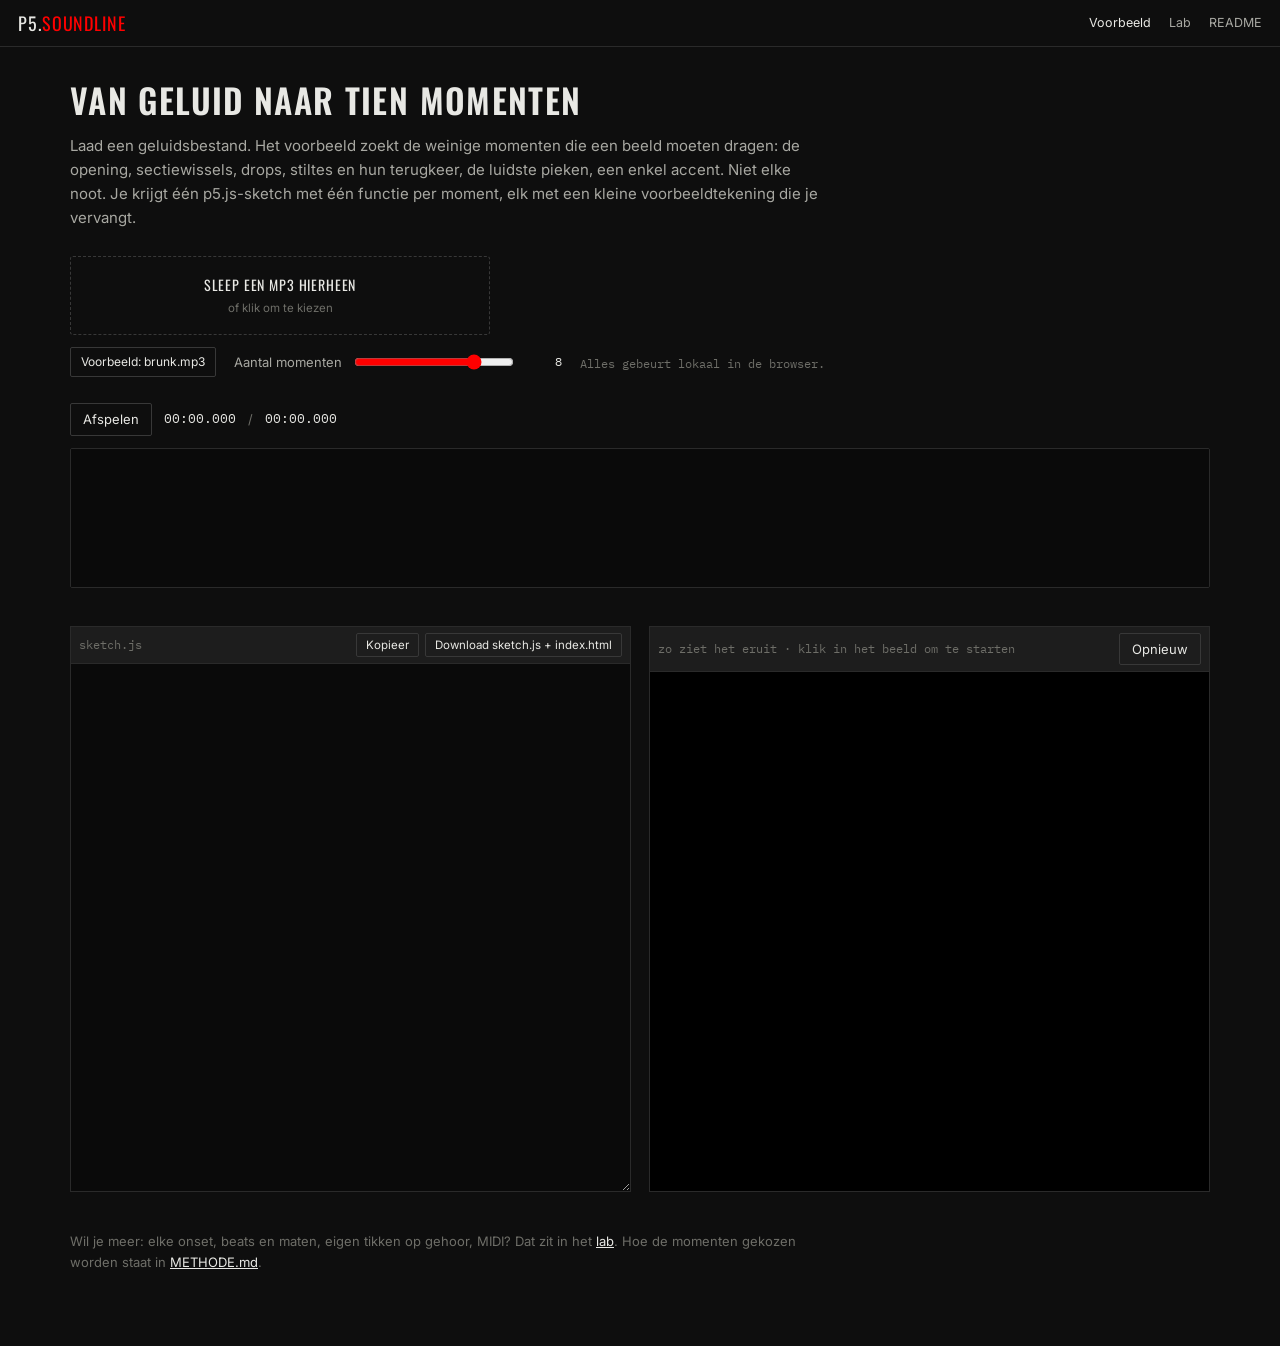
==== voorbeeld.html @ cf8f5f58 "Eenvoudig voorbeeld: hoogstens tien visuele momenten, één keuze - analyse: visualMoments rangschikt " ====
<!DOCTYPE html>
<html lang="nl">
<head>
  <meta charset="utf-8" />
  <meta name="viewport" content="width=device-width, initial-scale=1" />
  <title>p5.soundline · Voorbeeld</title>
  <meta name="description" content="Eén geluidsbestand, hoogstens tien visuele momenten, één p5.js-sketch die meteen iets laat zien. Het eenvoudige voorbeeld van p5.soundline." />
  <link rel="preconnect" href="https://fonts.googleapis.com" />
  <link rel="preconnect" href="https://fonts.gstatic.com" crossorigin />
  <link href="https://fonts.googleapis.com/css2?family=Oswald:wght@400;500;600;700&family=Inter:wght@400;500&family=IBM+Plex+Mono:wght@400;500&display=swap" rel="stylesheet" />
  <link rel="stylesheet" href="style.css?v=4" />
  <link rel="stylesheet" href="voorbeeld.css?v=1" />
</head>
<body class="simple">
  <nav id="navbar" aria-label="Projectlinks">
    <div class="nav-logo"><a href="voorbeeld.html">p5.<span>soundline</span></a></div>
    <ul class="nav-links">
      <li><a href="voorbeeld.html" class="active">Voorbeeld</a></li>
      <li><a href="./">Lab</a></li>
      <li><a href="README.md" target="_blank" rel="noopener">README</a></li>
    </ul>
  </nav>

  <main class="simple-main">
    <header class="simple-head">
      <h1>Van geluid naar tien momenten</h1>
      <p class="lede">Laad een geluidsbestand. Het voorbeeld zoekt de weinige momenten die een beeld moeten dragen: de opening, sectiewissels, drops, stiltes en hun terugkeer, de luidste pieken, een enkel accent. Niet elke noot. Je krijgt één p5.js-sketch met één functie per moment, elk met een kleine voorbeeldtekening die je vervangt.</p>
    </header>

    <section class="simple-step">
      <label id="dropzone" class="dropzone" for="file-input">
        <input id="file-input" type="file" accept="audio/*,.mp3,.wav,.ogg,.m4a,.flac" />
        <span class="drop-title">Sleep een mp3 hierheen</span>
        <span class="drop-sub">of klik om te kiezen</span>
      </label>
      <div class="simple-row">
        <button id="load-example" type="button" class="badge-button">Voorbeeld: brunk.mp3</button>
        <label class="moments-label"><span>Aantal momenten</span><input id="moments" type="range" min="1" max="10" step="1" value="8" /><span class="value" id="moments-value">8</span></label>
        <span class="hint" id="status">Alles gebeurt lokaal in de browser.</span>
      </div>
      <div class="progress" id="progress" hidden><div class="progress-bar" id="progress-bar"></div><span id="progress-text">decoderen…</span></div>
    </section>

    <section class="simple-step" id="result" hidden>
      <div class="transport">
        <button id="play" type="button">Afspelen</button>
        <span class="time" id="time">00:00.000</span><span class="sep">/</span><span class="time" id="duration">00:00.000</span>
        <span class="hint" id="meta"></span>
      </div>
      <canvas id="line" height="140"></canvas>
      <ol class="moment-list" id="moment-list"></ol>
      <audio id="audio" preload="auto"></audio>
    </section>

    <section class="simple-step simple-two" id="output" hidden>
      <div class="simple-col">
        <div class="editor-bar">
          <span class="hint">sketch.js</span>
          <div class="editor-actions">
            <button id="copy" type="button">Kopieer</button>
            <button id="download" type="button">Download sketch.js + index.html</button>
          </div>
        </div>
        <textarea id="code" class="output" readonly spellcheck="false" wrap="off"></textarea>
      </div>
      <div class="simple-col">
        <div class="editor-bar"><span class="hint">zo ziet het eruit · klik in het beeld om te starten</span><button id="rerun" type="button">Opnieuw</button></div>
        <iframe id="preview" title="Preview van de sketch"></iframe>
      </div>
    </section>

    <footer class="simple-foot">
      <p>Wil je meer: elke onset, beats en maten, eigen tikken op gehoor, MIDI? Dat zit in het <a href="./">lab</a>. Hoe de momenten gekozen worden staat in <a href="METHODE.md" target="_blank" rel="noopener">METHODE.md</a>.</p>
    </footer>
  </main>

  <script src="soundline-analysis.js?v=4"></script>
  <script src="soundline-codegen.js?v=6"></script>
  <script src="voorbeeld.js?v=2"></script>
</body>
</html>
---- style.css ----
/* p5.soundline Lab — donker, monochroom, één rood. Oswald voor koppen, Inter voor UI, Plex Mono voor waarden en code. */
:root {
  --bg: #0e0e0e; --panel: #161616; --panel-2: #1d1d1d; --line: #2a2a2a; --line-2: #383838;
  --ink: #e8e8e4; --ink-2: #a8a8a2; --ink-3: #6e6e68; --red: #ff0000; --red-soft: #ff3b3b;
  --mono: 'IBM Plex Mono', Consolas, monospace; --sans: 'Inter', 'Helvetica Neue', sans-serif; --head: 'Oswald', 'Big Shoulders Text', sans-serif;
}
* { box-sizing: border-box; }
html, body { margin: 0; background: var(--bg); color: var(--ink); font: 13px/1.45 var(--sans); }
a { color: var(--ink); } a:hover { color: var(--red-soft); }
button, select, input, textarea { font: inherit; color: inherit; }
button { background: transparent; border: 1px solid var(--line-2); color: var(--ink); padding: 6px 12px; cursor: pointer; border-radius: 2px; }
button:hover:not(:disabled) { border-color: var(--red); color: #fff; }
button:disabled { opacity: .4; cursor: default; }
button.wide { width: 100%; margin-top: 8px; }
select, input[type=number] { background: var(--panel-2); border: 1px solid var(--line-2); padding: 4px 6px; border-radius: 2px; max-width: 100%; }
input[type=number] { width: 64px; font-family: var(--mono); font-size: 12px; }
input[type=range] { width: 100%; accent-color: var(--red); }
h1, h2, h3 { font-family: var(--head); font-weight: 600; text-transform: uppercase; letter-spacing: .04em; margin: 0; }
h1 { font-size: 22px; } h1 + .lede { color: var(--ink-2); margin: 6px 0 0; font-size: 12.5px; }
h2 { font-size: 12px; color: var(--ink-2); letter-spacing: .12em; margin-bottom: 10px; }

/* Navigatie */
#navbar { display: flex; align-items: center; justify-content: space-between; padding: 10px 18px; border-bottom: 1px solid var(--line); }
.nav-logo a { font-family: var(--head); font-size: 18px; text-decoration: none; text-transform: uppercase; letter-spacing: .05em; }
.nav-logo span { color: var(--red); }
.nav-links { list-style: none; display: flex; gap: 18px; margin: 0; padding: 0; }
.nav-links a { text-decoration: none; color: var(--ink-2); font-size: 12.5px; } .nav-links a.active, .nav-links a:hover { color: var(--ink); }

/* Raster */
.page-shell { display: grid; grid-template-columns: 300px minmax(0, 1fr) 440px; gap: 0; min-height: calc(100vh - 44px); }
.control-panel { background: var(--panel); padding: 18px 16px 40px; overflow-y: auto; max-height: calc(100vh - 44px); }
.control-panel-left { border-right: 1px solid var(--line); }
.control-panel-right { border-left: 1px solid var(--line); display: flex; flex-direction: column; }
.panel-title { margin-bottom: 18px; }
.control-group { padding: 14px 0; border-top: 1px solid var(--line); }
.control-group label { display: grid; grid-template-columns: 1fr auto; align-items: center; gap: 2px 10px; margin: 6px 0; font-size: 12.5px; }
.control-group label input[type=range] { grid-column: 1 / -1; }
.control-group label select, .control-group label .pair { grid-column: 1 / -1; }
.label-text { color: var(--ink-2); }
.value { font-family: var(--mono); font-size: 12px; color: var(--ink); min-width: 36px; text-align: right; }
label.inline { display: flex; align-items: center; gap: 8px; }
.pair { display: flex; align-items: center; gap: 6px; font-family: var(--mono); }
.hint { color: var(--ink-3); font-size: 11.5px; font-family: var(--mono); margin-top: 4px; }
.scene-actions { display: flex; gap: 8px; margin: 10px 0 0; flex-wrap: wrap; }
.badge-button { font-size: 12px; padding: 5px 10px; }

/* Dropzone */
.dropzone { display: flex; flex-direction: column; align-items: center; justify-content: center; gap: 4px; border: 1px dashed var(--line-2); padding: 18px 10px; border-radius: 3px; cursor: pointer; text-align: center; transition: border-color .15s, background .15s; }
.dropzone:hover, .dropzone.over { border-color: var(--red); background: #1a1414; }
.dropzone input { position: absolute; opacity: 0; width: 1px; height: 1px; }
.drop-title { font-family: var(--head); text-transform: uppercase; letter-spacing: .06em; font-size: 14px; }
.drop-sub { color: var(--ink-3); font-size: 11.5px; }
.file-meta { font-family: var(--mono); font-size: 11.5px; color: var(--ink-2); margin-top: 8px; word-break: break-all; }
.progress { margin-top: 10px; position: relative; height: 18px; background: var(--panel-2); border-radius: 2px; overflow: hidden; }
.progress-bar { position: absolute; inset: 0 auto 0 0; width: 0; background: var(--red); opacity: .8; transition: width .1s; }
.progress span { position: relative; font-family: var(--mono); font-size: 11px; line-height: 18px; padding-left: 8px; }

/* Midden */
.stage { display: flex; flex-direction: column; padding: 14px 16px; gap: 8px; min-width: 0; }
.transport { display: flex; align-items: center; gap: 12px; flex-wrap: wrap; }
.transport .time { font-family: var(--mono); font-size: 13px; }
.transport .sep { color: var(--ink-3); }
.transport .badge { font-family: var(--mono); font-size: 12px; border: 1px solid var(--line-2); padding: 2px 8px; border-radius: 2px; color: var(--ink-2); }
.transport label.inline { font-size: 12px; color: var(--ink-2); }
.transport input[type=range] { width: 120px; }
#overview, #timeline { width: 100%; display: block; background: #0a0a0a; border: 1px solid var(--line); border-radius: 2px; cursor: crosshair; }
#overview { height: 56px; }
#timeline { height: 520px; }
.tooltip { position: fixed; pointer-events: none; background: #000; border: 1px solid var(--line-2); padding: 6px 8px; font-family: var(--mono); font-size: 11px; color: var(--ink); z-index: 10; white-space: pre; max-width: 320px; }
.stats { font-family: var(--mono); font-size: 11.5px; color: var(--ink-2); white-space: pre-wrap; line-height: 1.6; }
.stats b { color: var(--ink); font-weight: 500; }

/* Rechts: generator */
.include-grid { display: grid; grid-template-columns: auto 1fr auto auto auto; gap: 4px 8px; align-items: center; margin-top: 10px; font-size: 12px; }
.include-grid .head { color: var(--ink-3); font-size: 10.5px; text-transform: uppercase; letter-spacing: .08em; }
.include-grid .count { font-family: var(--mono); color: var(--ink-2); text-align: right; }
.include-grid input[type=number] { width: 56px; padding: 2px 4px; }
.include-grid input[type=number]::placeholder { color: var(--ink-3); }
.include-grid .lane-name { display: flex; align-items: center; gap: 6px; }
.include-grid .lane-name i { display: inline-block; width: 8px; height: 8px; background: var(--ink-2); }
.editor-section { display: flex; flex-direction: column; flex: 1; min-height: 420px; border-top: 1px solid var(--line); padding-top: 12px; }
.output-tabs { display: flex; gap: 2px; }
.output-tab { border: 1px solid var(--line); border-bottom: none; border-radius: 2px 2px 0 0; padding: 5px 10px; font-family: var(--mono); font-size: 11.5px; color: var(--ink-2); }
.output-tab.active { background: var(--panel-2); color: var(--ink); }
.editor-bar { display: flex; justify-content: space-between; align-items: center; gap: 8px; background: var(--panel-2); border: 1px solid var(--line); padding: 6px 8px; }
.editor-bar .hint { margin: 0; }
.editor-actions { display: flex; gap: 6px; } .editor-actions button { padding: 3px 9px; font-size: 11.5px; }
.output { flex: 1; width: 100%; min-height: 360px; background: #0a0a0a; border: 1px solid var(--line); border-top: none; color: var(--ink); font-family: var(--mono); font-size: 11px; line-height: 1.5; padding: 10px; resize: vertical; tab-size: 2; }
.preview-pane { flex: 1; display: flex; flex-direction: column; border: 1px solid var(--line); border-top: none; background: #000; }
.preview-bar { display: flex; gap: 10px; align-items: center; padding: 8px; border-bottom: 1px solid var(--line); }
.preview-bar .hint { margin: 0; font-family: var(--sans); color: var(--ink-2); }
#preview-frame { flex: 1; width: 100%; min-height: 420px; border: 0; background: #000; }

/* Tikken */
.tap-help { font-family: var(--sans); color: var(--ink-2); line-height: 1.5; margin: 0 0 8px; }
.tap-help b { color: var(--ink); font-weight: 500; }
.tap-lanes { display: flex; flex-direction: column; gap: 4px; margin: 8px 0; }
.tap-lane { display: grid; grid-template-columns: 26px 1fr auto auto; gap: 8px; align-items: center; }
.tap-lane .key { display: inline-block; width: 24px; height: 22px; line-height: 22px; text-align: center; font-family: var(--mono); font-size: 12px; background: var(--red); color: #fff; border-radius: 2px; text-transform: uppercase; }
.tap-lane input[type=text] { background: var(--panel-2); border: 1px solid var(--line-2); padding: 3px 6px; font-family: var(--mono); font-size: 12px; min-width: 0; }
.tap-lane .count { font-family: var(--mono); font-size: 12px; color: var(--ink-2); }
.tap-lane button { padding: 2px 8px; font-size: 11.5px; }
.tap-lane button.key { padding: 0; border: none; cursor: pointer; }
.tap-lane.active button.key { outline: 2px solid #fff; outline-offset: 1px; }
.tap-detail { border-left: 2px solid var(--red); margin: 2px 0 8px 10px; padding: 6px 0 2px 10px; display: flex; flex-direction: column; gap: 6px; font-size: 12px; color: var(--ink-2); }
.tap-detail-row { display: flex; flex-wrap: wrap; align-items: center; gap: 6px; }
.tap-detail-row input[type=number] { width: 64px; padding: 2px 4px; }
.tap-detail-row button { padding: 2px 8px; font-size: 11.5px; }
.take-list { display: flex; flex-direction: column; gap: 2px; margin: 6px 0; }
.take { display: flex; align-items: center; gap: 8px; font-family: var(--mono); font-size: 11.5px; color: var(--ink); }
.take button { padding: 0 6px; line-height: 16px; font-size: 12px; }
.include-grid .lane-name.own i { background: var(--red); }
#tap-calib-result { margin: 0; align-self: center; }
.tap-selected { border-left: 2px solid var(--red); padding-left: 8px; font-family: var(--sans); color: var(--ink-2); line-height: 1.5; }

/* Modal */
.modal { position: fixed; inset: 0; z-index: 20; display: flex; align-items: center; justify-content: center; }
.modal[hidden] { display: none; }
.modal-backdrop { position: absolute; inset: 0; background: rgba(0,0,0,.7); }
.modal-card { position: relative; background: var(--panel); border: 1px solid var(--line-2); width: min(680px, 92vw); max-height: 86vh; overflow: auto; padding: 20px 24px; }
.modal-header { display: flex; justify-content: space-between; align-items: center; margin-bottom: 10px; }
.modal-header h2 { font-size: 18px; color: var(--ink); }
.modal-close { border: none; font-size: 22px; line-height: 1; padding: 0 6px; }
.modal-body p, .modal-body li { font-size: 13.5px; line-height: 1.6; }
.modal-body code { font-family: var(--mono); background: var(--panel-2); padding: 1px 4px; }

@media (max-width: 1280px) { .page-shell { grid-template-columns: 280px minmax(0, 1fr); } .control-panel-right { grid-column: 1 / -1; border-left: none; border-top: 1px solid var(--line); max-height: none; } }
@media (max-width: 860px) { .page-shell { grid-template-columns: 1fr; } .control-panel { max-height: none; } .control-panel-left { border-right: none; border-bottom: 1px solid var(--line); } }
---- voorbeeld.css ----
/* Eenvoudig voorbeeld: één kolom, één keuze. */
.simple-main { max-width: 1180px; margin: 0 auto; padding: 28px 20px 60px; display: flex; flex-direction: column; gap: 26px; }
.simple-head h1 { font-size: 34px; }
.simple-head .lede { max-width: 760px; font-size: 15px; line-height: 1.6; color: var(--ink-2); margin: 10px 0 0; }
.simple-step { display: flex; flex-direction: column; gap: 12px; }
.simple-row { display: flex; align-items: center; gap: 18px; flex-wrap: wrap; }
.moments-label { display: flex; align-items: center; gap: 10px; font-size: 13px; color: var(--ink-2); }
.moments-label input[type=range] { width: 160px; }
.moments-label .value { color: var(--ink); }
#line { width: 100%; height: 140px; display: block; background: #0a0a0a; border: 1px solid var(--line); border-radius: 2px; cursor: pointer; }
.moment-list { margin: 0; padding: 0 0 0 22px; display: grid; grid-template-columns: repeat(auto-fill, minmax(260px, 1fr)); gap: 4px 24px; font-size: 13px; color: var(--ink-2); }
.moment-list li { line-height: 1.5; }
.moment-list li.now { color: var(--ink); }
.moment-list .t { font-family: var(--mono); color: var(--ink); margin-right: 8px; }
.moment-list .fn { font-family: var(--mono); font-size: 11.5px; color: var(--ink-3); margin-left: 8px; }
.simple-two { display: grid; grid-template-columns: minmax(0, 1fr) minmax(0, 1fr); gap: 18px; }
@media (max-width: 900px) { .simple-two { grid-template-columns: 1fr; } }
.simple-col { display: flex; flex-direction: column; }
.simple-col .output { min-height: 520px; height: 520px; border-top: none; resize: vertical; }
#preview { width: 100%; height: 520px; border: 1px solid var(--line); border-top: none; background: #000; }
.simple-foot p { color: var(--ink-3); font-size: 13px; max-width: 760px; line-height: 1.6; }
.dropzone { max-width: 420px; }
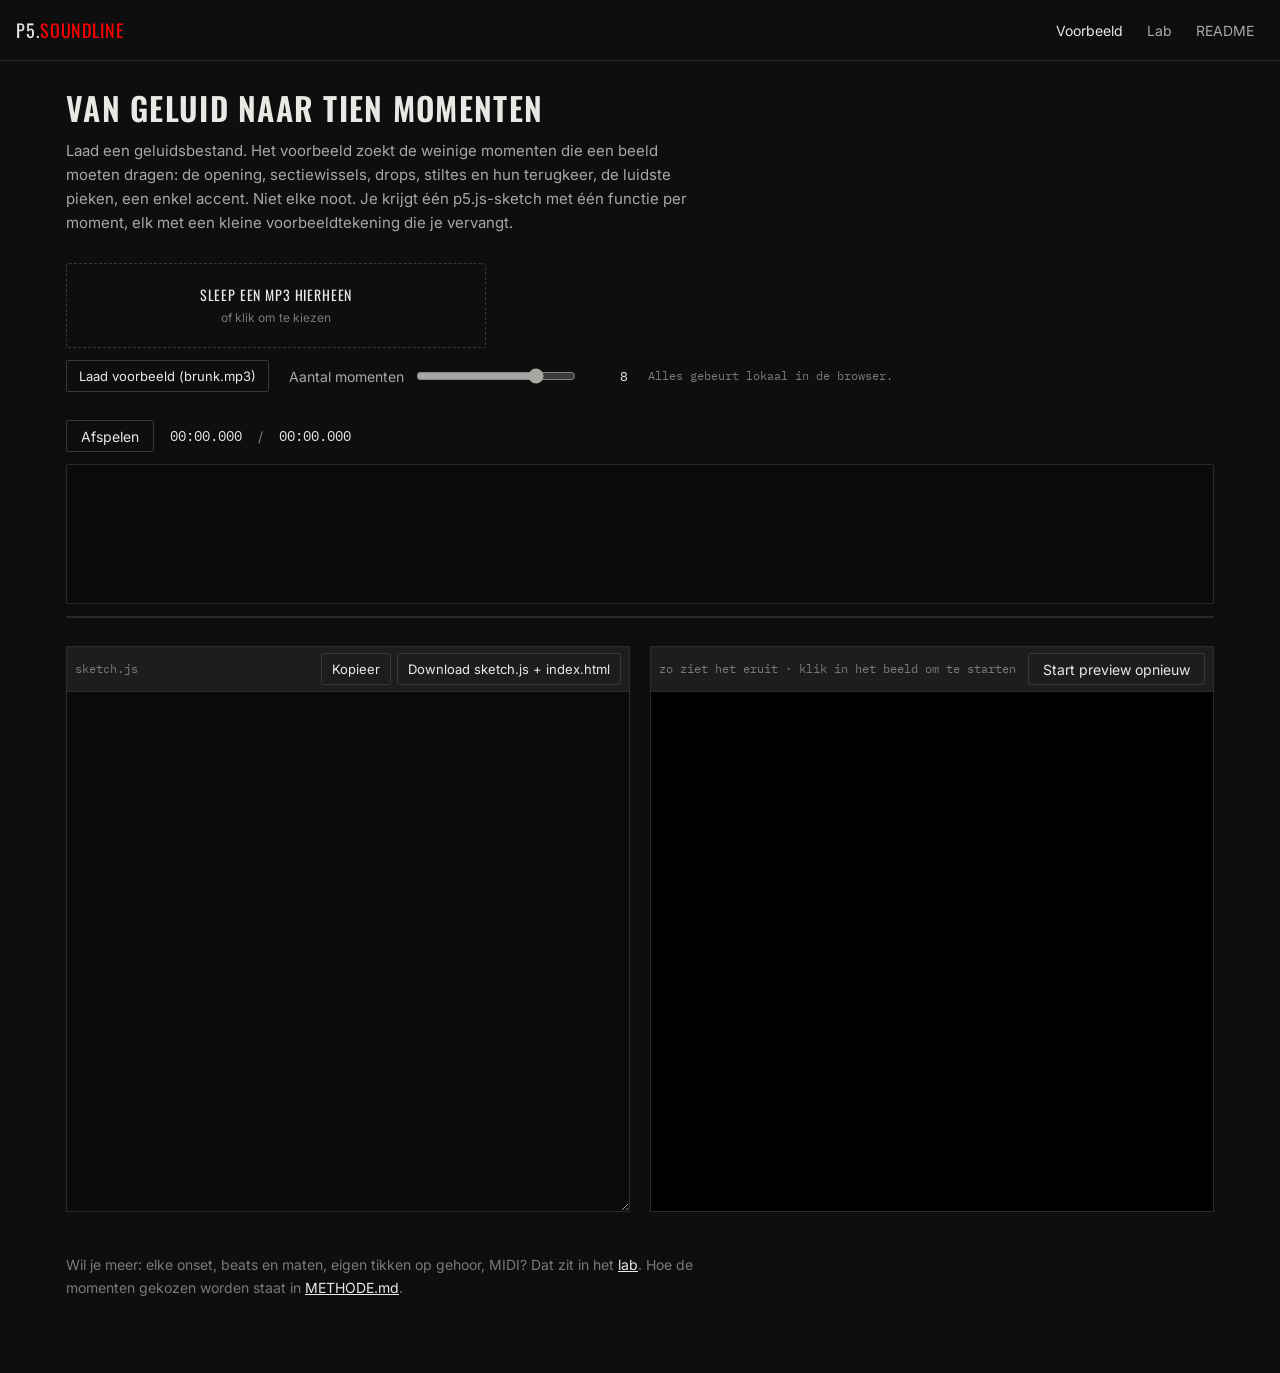
==== commit 1296db4f: "UX-audit: raakvlakken, typografie, native dialog en progress, werkwoord-labels - 44 px raakvlakken o" ====
--- a/voorbeeld.html
+++ b/voorbeeld.html
@@ -7,9 +7,9 @@
   <meta name="description" content="Eén geluidsbestand, hoogstens tien visuele momenten, één p5.js-sketch die meteen iets laat zien. Het eenvoudige voorbeeld van p5.soundline." />
   <link rel="preconnect" href="https://fonts.googleapis.com" />
   <link rel="preconnect" href="https://fonts.gstatic.com" crossorigin />
-  <link href="https://fonts.googleapis.com/css2?family=Oswald:wght@400;500;600;700&family=Inter:wght@400;500&family=IBM+Plex+Mono:wght@400;500&display=swap" rel="stylesheet" />
-  <link rel="stylesheet" href="style.css?v=4" />
-  <link rel="stylesheet" href="voorbeeld.css?v=1" />
+  <link href="https://fonts.googleapis.com/css2?family=Oswald:wght@400;500;600&family=Inter:wght@400;500&family=IBM+Plex+Mono:wght@400;500&display=swap" rel="stylesheet" />
+  <link rel="stylesheet" href="style.css?v=7" />
+  <link rel="stylesheet" href="voorbeeld.css?v=2" />
 </head>
 <body class="simple">
   <nav id="navbar" aria-label="Projectlinks">
@@ -34,11 +34,11 @@
         <span class="drop-sub">of klik om te kiezen</span>
       </label>
       <div class="simple-row">
-        <button id="load-example" type="button" class="badge-button">Voorbeeld: brunk.mp3</button>
+        <button id="load-example" type="button" class="badge-button">Laad voorbeeld (brunk.mp3)</button>
         <label class="moments-label"><span>Aantal momenten</span><input id="moments" type="range" min="1" max="10" step="1" value="8" /><span class="value" id="moments-value">8</span></label>
-        <span class="hint" id="status">Alles gebeurt lokaal in de browser.</span>
+        <span class="status" id="status" role="status" aria-live="polite">Alles gebeurt lokaal in de browser.</span>
       </div>
-      <div class="progress" id="progress" hidden><div class="progress-bar" id="progress-bar"></div><span id="progress-text">decoderen…</span></div>
+      <div class="progress-row" id="progress" hidden><progress id="progress-bar" max="1" aria-labelledby="progress-text"></progress><span id="progress-text" class="hint">decoderen…</span></div>
     </section>
 
     <section class="simple-step" id="result" hidden>
@@ -64,7 +64,7 @@
         <textarea id="code" class="output" readonly spellcheck="false" wrap="off"></textarea>
       </div>
       <div class="simple-col">
-        <div class="editor-bar"><span class="hint">zo ziet het eruit · klik in het beeld om te starten</span><button id="rerun" type="button">Opnieuw</button></div>
+        <div class="editor-bar"><span class="hint">zo ziet het eruit · klik in het beeld om te starten</span><button id="rerun" type="button">Start preview opnieuw</button></div>
         <iframe id="preview" title="Preview van de sketch"></iframe>
       </div>
     </section>
@@ -76,6 +76,6 @@
 
   <script src="soundline-analysis.js?v=4"></script>
   <script src="soundline-codegen.js?v=6"></script>
-  <script src="voorbeeld.js?v=2"></script>
+  <script src="voorbeeld.js?v=3"></script>
 </body>
 </html>
--- a/style.css
+++ b/style.css
@@ -1,128 +1,149 @@
-/* p5.soundline Lab — donker, monochroom, één rood. Oswald voor koppen, Inter voor UI, Plex Mono voor waarden en code. */
+/* p5.soundline — donker, monochroom, één rood. Oswald voor koppen, Inter voor UI, Plex Mono voor waarden en code.
+   Typografie: body 14px, secundair 13px, meta 12px; nooit kleiner. Gewichten: 400, 500 en 600 (Oswald-koppen). */
 :root {
   --bg: #0e0e0e; --panel: #161616; --panel-2: #1d1d1d; --line: #2a2a2a; --line-2: #383838;
-  --ink: #e8e8e4; --ink-2: #a8a8a2; --ink-3: #6e6e68; --red: #ff0000; --red-soft: #ff3b3b;
+  --ink: #e8e8e4; --ink-2: #a8a8a2; --ink-3: #7a7a74; --red: #ff0000; --red-soft: #ff3b3b;
   --mono: 'IBM Plex Mono', Consolas, monospace; --sans: 'Inter', 'Helvetica Neue', sans-serif; --head: 'Oswald', 'Big Shoulders Text', sans-serif;
+  --tap: 44px;           /* raakvlak op aanraakschermen */
+  --control: 44px;       /* hoogte van knoppen en velden; op een fijne aanwijzer kleiner, zie onder */
 }
+@media (pointer: fine) { :root { --control: 32px; } }
 * { box-sizing: border-box; }
-html, body { margin: 0; background: var(--bg); color: var(--ink); font: 13px/1.45 var(--sans); }
+html, body { margin: 0; background: var(--bg); color: var(--ink); font: 14px/1.5 var(--sans); }
 a { color: var(--ink); } a:hover { color: var(--red-soft); }
-button, select, input, textarea { font: inherit; color: inherit; }
-button { background: transparent; border: 1px solid var(--line-2); color: var(--ink); padding: 6px 12px; cursor: pointer; border-radius: 2px; }
+button, select, input, textarea, progress { font: inherit; color: inherit; }
+:focus-visible { outline: 2px solid var(--red-soft); outline-offset: 2px; }
+button { background: transparent; border: 1px solid var(--line-2); color: var(--ink); padding: 4px 14px; min-height: var(--control); cursor: pointer; border-radius: 2px; }
 button:hover:not(:disabled) { border-color: var(--red); color: #fff; }
 button:disabled { opacity: .4; cursor: default; }
 button.wide { width: 100%; margin-top: 8px; }
-select, input[type=number] { background: var(--panel-2); border: 1px solid var(--line-2); padding: 4px 6px; border-radius: 2px; max-width: 100%; }
-input[type=number] { width: 64px; font-family: var(--mono); font-size: 12px; }
-input[type=range] { width: 100%; accent-color: var(--red); }
-h1, h2, h3 { font-family: var(--head); font-weight: 600; text-transform: uppercase; letter-spacing: .04em; margin: 0; }
-h1 { font-size: 22px; } h1 + .lede { color: var(--ink-2); margin: 6px 0 0; font-size: 12.5px; }
-h2 { font-size: 12px; color: var(--ink-2); letter-spacing: .12em; margin-bottom: 10px; }
+select, input[type=number], input[type=text] { background: var(--panel-2); border: 1px solid var(--line-2); padding: 4px 8px; min-height: var(--control); border-radius: 2px; max-width: 100%; }
+input[type=number] { width: 72px; font-family: var(--mono); font-size: 13px; }
+input[type=range] { width: 100%; accent-color: var(--ink-2); block-size: var(--control); margin: 0; }   /* grijs: rood blijft voor afspeelkop, tikken en de primaire actie */
+input[type=checkbox] { width: 20px; height: 20px; accent-color: var(--red); margin: 0; }
+h1, h2, h3 { font-family: var(--head); font-weight: 600; text-transform: uppercase; letter-spacing: .04em; margin: 0; line-height: 1.2; }
+h1 { font-size: 22px; } h1 + .lede { color: var(--ink-2); margin: 8px 0 0; font-size: 14px; max-width: 72ch; }
+h2 { font-size: 12px; color: var(--ink-2); letter-spacing: .12em; margin-bottom: 12px; }
 
-/* Navigatie */
-#navbar { display: flex; align-items: center; justify-content: space-between; padding: 10px 18px; border-bottom: 1px solid var(--line); }
-.nav-logo a { font-family: var(--head); font-size: 18px; text-decoration: none; text-transform: uppercase; letter-spacing: .05em; }
+/* Navigatie: op smal wikkelen de links; dezelfde bestemmingen blijven bereikbaar */
+#navbar { display: flex; align-items: center; justify-content: space-between; flex-wrap: wrap; gap: 4px 16px; padding: 8px 16px; border-bottom: 1px solid var(--line); }
+.nav-logo a { display: inline-flex; align-items: center; min-height: var(--tap); font-family: var(--head); font-size: 18px; text-decoration: none; text-transform: uppercase; letter-spacing: .05em; }
 .nav-logo span { color: var(--red); }
-.nav-links { list-style: none; display: flex; gap: 18px; margin: 0; padding: 0; }
-.nav-links a { text-decoration: none; color: var(--ink-2); font-size: 12.5px; } .nav-links a.active, .nav-links a:hover { color: var(--ink); }
+.nav-links { list-style: none; display: flex; flex-wrap: wrap; gap: 0 4px; margin: 0; padding: 0; }
+.nav-links a { display: inline-flex; align-items: center; min-height: var(--tap); padding: 0 10px; text-decoration: none; color: var(--ink-2); font-size: 14px; }
+.nav-links a.active, .nav-links a:hover { color: var(--ink); }
 
 /* Raster */
-.page-shell { display: grid; grid-template-columns: 300px minmax(0, 1fr) 440px; gap: 0; min-height: calc(100vh - 44px); }
-.control-panel { background: var(--panel); padding: 18px 16px 40px; overflow-y: auto; max-height: calc(100vh - 44px); }
+.page-shell { display: grid; grid-template-columns: 300px minmax(0, 1fr) 440px; gap: 0; min-height: calc(100vh - 60px); }
+.control-panel { background: var(--panel); padding: 16px 16px 40px; overflow-y: auto; max-height: calc(100vh - 60px); }
 .control-panel-left { border-right: 1px solid var(--line); }
 .control-panel-right { border-left: 1px solid var(--line); display: flex; flex-direction: column; }
-.panel-title { margin-bottom: 18px; }
-.control-group { padding: 14px 0; border-top: 1px solid var(--line); }
-.control-group label { display: grid; grid-template-columns: 1fr auto; align-items: center; gap: 2px 10px; margin: 6px 0; font-size: 12.5px; }
+.panel-title { margin-bottom: 16px; }
+.control-group { padding: 16px 0; border-top: 1px solid var(--line); }
+.control-group label { display: grid; grid-template-columns: 1fr auto; align-items: center; gap: 4px 12px; margin: 8px 0; font-size: 14px; }
 .control-group label input[type=range] { grid-column: 1 / -1; }
 .control-group label select, .control-group label .pair { grid-column: 1 / -1; }
 .label-text { color: var(--ink-2); }
-.value { font-family: var(--mono); font-size: 12px; color: var(--ink); min-width: 36px; text-align: right; }
-label.inline { display: flex; align-items: center; gap: 8px; }
-.pair { display: flex; align-items: center; gap: 6px; font-family: var(--mono); }
-.hint { color: var(--ink-3); font-size: 11.5px; font-family: var(--mono); margin-top: 4px; }
-.scene-actions { display: flex; gap: 8px; margin: 10px 0 0; flex-wrap: wrap; }
-.badge-button { font-size: 12px; padding: 5px 10px; }
+.value { font-family: var(--mono); font-size: 13px; color: var(--ink); min-width: 40px; text-align: right; }
+label.inline { display: flex; align-items: center; gap: 10px; min-height: var(--tap); }
+.pair { display: flex; align-items: center; gap: 8px; font-family: var(--mono); }
+.hint { color: var(--ink-3); font-size: 12px; font-family: var(--mono); margin-top: 4px; line-height: 1.5; }
+.scene-actions { display: flex; gap: 8px; margin: 12px 0 0; flex-wrap: wrap; align-items: center; }
+.badge-button { font-size: 13px; padding: 4px 12px; }
 
 /* Dropzone */
-.dropzone { display: flex; flex-direction: column; align-items: center; justify-content: center; gap: 4px; border: 1px dashed var(--line-2); padding: 18px 10px; border-radius: 3px; cursor: pointer; text-align: center; transition: border-color .15s, background .15s; }
-.dropzone:hover, .dropzone.over { border-color: var(--red); background: #1a1414; }
+.dropzone { display: flex; flex-direction: column; align-items: center; justify-content: center; gap: 4px; border: 1px dashed var(--line-2); padding: 20px 12px; border-radius: 3px; cursor: pointer; text-align: center; min-height: var(--tap); }
+.dropzone:hover, .dropzone.over, .dropzone:focus-within { border-color: var(--red); background: #1a1414; }
 .dropzone input { position: absolute; opacity: 0; width: 1px; height: 1px; }
 .drop-title { font-family: var(--head); text-transform: uppercase; letter-spacing: .06em; font-size: 14px; }
-.drop-sub { color: var(--ink-3); font-size: 11.5px; }
-.file-meta { font-family: var(--mono); font-size: 11.5px; color: var(--ink-2); margin-top: 8px; word-break: break-all; }
-.progress { margin-top: 10px; position: relative; height: 18px; background: var(--panel-2); border-radius: 2px; overflow: hidden; }
-.progress-bar { position: absolute; inset: 0 auto 0 0; width: 0; background: var(--red); opacity: .8; transition: width .1s; }
-.progress span { position: relative; font-family: var(--mono); font-size: 11px; line-height: 18px; padding-left: 8px; }
+.drop-sub { color: var(--ink-3); font-size: 12px; }
+.file-meta { font-family: var(--mono); font-size: 12px; color: var(--ink-2); margin-top: 8px; word-break: break-all; }
+
+/* Voortgang: native <progress>, bepaald tijdens de FFT, onbepaald tijdens het decoderen */
+.progress-row { display: flex; align-items: center; gap: 10px; margin-top: 12px; }
+.progress-row[hidden] { display: none; }
+progress { appearance: none; border: 0 solid; overflow: clip; inline-size: 100%; block-size: 6px; border-radius: 3px; background: var(--panel-2); container-type: inline-size;
+  --progress-bar-indeterminate-size: 30%; --progress-bar-indeterminate-animation-duration: 1.5s;
+  @media (prefers-reduced-motion: reduce) { --progress-bar-indeterminate-animation-duration: 10s; } }
+progress::-webkit-progress-bar { background: transparent; }
+progress::-webkit-progress-value { background: var(--red); border-radius: 3px; animation: var(--progress-bar-animation, revert-rule); }
+progress::-moz-progress-bar { background: var(--red); border-radius: 3px; animation: var(--progress-bar-animation, revert-rule); }
+progress:indeterminate { --progress-bar-animation: progress-bar-indeterminate var(--progress-bar-indeterminate-animation-duration) infinite linear; }
+@keyframes progress-bar-indeterminate { from, to { inline-size: var(--progress-bar-indeterminate-size); margin-right: auto; } from { translate: -100%; } to { translate: 100cqi; } }
+.progress-row .hint { margin: 0; white-space: nowrap; }
 
 /* Midden */
-.stage { display: flex; flex-direction: column; padding: 14px 16px; gap: 8px; min-width: 0; }
-.transport { display: flex; align-items: center; gap: 12px; flex-wrap: wrap; }
-.transport .time { font-family: var(--mono); font-size: 13px; }
+.stage { display: flex; flex-direction: column; padding: 12px 16px; gap: 8px; min-width: 0; }
+.transport { display: flex; align-items: center; gap: 8px 16px; flex-wrap: wrap; }
+.transport .time { font-family: var(--mono); font-size: 14px; }
 .transport .sep { color: var(--ink-3); }
-.transport .badge { font-family: var(--mono); font-size: 12px; border: 1px solid var(--line-2); padding: 2px 8px; border-radius: 2px; color: var(--ink-2); }
-.transport label.inline { font-size: 12px; color: var(--ink-2); }
+.transport .badge { font-family: var(--mono); font-size: 13px; color: var(--ink-2); }
+.transport label.inline { font-size: 14px; color: var(--ink-2); }
 .transport input[type=range] { width: 120px; }
 #overview, #timeline { width: 100%; display: block; background: #0a0a0a; border: 1px solid var(--line); border-radius: 2px; cursor: crosshair; }
 #overview { height: 56px; }
 #timeline { height: 520px; }
-.tooltip { position: fixed; pointer-events: none; background: #000; border: 1px solid var(--line-2); padding: 6px 8px; font-family: var(--mono); font-size: 11px; color: var(--ink); z-index: 10; white-space: pre; max-width: 320px; }
-.stats { font-family: var(--mono); font-size: 11.5px; color: var(--ink-2); white-space: pre-wrap; line-height: 1.6; }
+.tooltip { position: fixed; pointer-events: none; background: #000; border: 1px solid var(--line-2); padding: 6px 8px; font-family: var(--mono); font-size: 12px; color: var(--ink); z-index: 10; white-space: pre; max-width: 360px; }
+.stats { font-family: var(--mono); font-size: 13px; color: var(--ink-2); white-space: pre-wrap; line-height: 1.6; }
 .stats b { color: var(--ink); font-weight: 500; }
 
-/* Rechts: generator */
-.include-grid { display: grid; grid-template-columns: auto 1fr auto auto auto; gap: 4px 8px; align-items: center; margin-top: 10px; font-size: 12px; }
-.include-grid .head { color: var(--ink-3); font-size: 10.5px; text-transform: uppercase; letter-spacing: .08em; }
-.include-grid .count { font-family: var(--mono); color: var(--ink-2); text-align: right; }
-.include-grid input[type=number] { width: 56px; padding: 2px 4px; }
+/* Rechts: generator. Het cue-raster is een tabel: omkaderd, met haarlijnen per rij. */
+.include-grid { display: grid; grid-template-columns: auto minmax(0, 1fr) auto auto auto; gap: 0 8px; align-items: center; margin-top: 12px; font-size: 14px; border: 1px solid var(--line); border-radius: 2px; padding: 0 8px; background: var(--panel-2); }
+.include-grid > * { min-height: var(--tap); display: flex; align-items: center; }
+.include-grid > :nth-child(n+6) { border-top: 1px solid var(--line); }
+.include-grid .head { color: var(--ink-3); font-size: 12px; text-transform: uppercase; letter-spacing: .08em; min-height: 32px; }
+.include-grid .count { font-family: var(--mono); color: var(--ink-2); justify-content: flex-end; }
+.include-grid input[type=number] { width: 64px; padding: 2px 6px; min-height: var(--control); }
 .include-grid input[type=number]::placeholder { color: var(--ink-3); }
-.include-grid .lane-name { display: flex; align-items: center; gap: 6px; }
-.include-grid .lane-name i { display: inline-block; width: 8px; height: 8px; background: var(--ink-2); }
-.editor-section { display: flex; flex-direction: column; flex: 1; min-height: 420px; border-top: 1px solid var(--line); padding-top: 12px; }
-.output-tabs { display: flex; gap: 2px; }
-.output-tab { border: 1px solid var(--line); border-bottom: none; border-radius: 2px 2px 0 0; padding: 5px 10px; font-family: var(--mono); font-size: 11.5px; color: var(--ink-2); }
+.include-grid .lane-name { gap: 8px; cursor: pointer; }
+.include-grid .lane-name i { display: inline-block; width: 8px; height: 8px; background: var(--ink-2); flex: none; }
+.include-grid .lane-name.own i { background: var(--red); }
+.editor-section { display: flex; flex-direction: column; flex: 1; min-height: 420px; border-top: 1px solid var(--line); padding-top: 12px; margin-top: 16px; }
+.output-tabs { display: flex; gap: 2px; flex-wrap: wrap; }
+.output-tab { border: 1px solid var(--line); border-bottom: none; border-radius: 2px 2px 0 0; padding: 4px 12px; font-family: var(--mono); font-size: 13px; color: var(--ink-2); min-height: var(--control); }
 .output-tab.active { background: var(--panel-2); color: var(--ink); }
-.editor-bar { display: flex; justify-content: space-between; align-items: center; gap: 8px; background: var(--panel-2); border: 1px solid var(--line); padding: 6px 8px; }
+.editor-bar { display: flex; justify-content: space-between; align-items: center; gap: 8px; flex-wrap: wrap; background: var(--panel-2); border: 1px solid var(--line); padding: 6px 8px; }
 .editor-bar .hint { margin: 0; }
-.editor-actions { display: flex; gap: 6px; } .editor-actions button { padding: 3px 9px; font-size: 11.5px; }
-.output { flex: 1; width: 100%; min-height: 360px; background: #0a0a0a; border: 1px solid var(--line); border-top: none; color: var(--ink); font-family: var(--mono); font-size: 11px; line-height: 1.5; padding: 10px; resize: vertical; tab-size: 2; }
+.editor-actions { display: flex; gap: 6px; flex-wrap: wrap; } .editor-actions button { padding: 4px 10px; font-size: 13px; }
+.output { flex: 1; width: 100%; min-height: 360px; background: #0a0a0a; border: 1px solid var(--line); border-top: none; color: var(--ink); font-family: var(--mono); font-size: 12px; line-height: 1.5; padding: 10px; resize: vertical; tab-size: 2; }
 .preview-pane { flex: 1; display: flex; flex-direction: column; border: 1px solid var(--line); border-top: none; background: #000; }
-.preview-bar { display: flex; gap: 10px; align-items: center; padding: 8px; border-bottom: 1px solid var(--line); }
+.preview-bar { display: flex; gap: 10px; align-items: center; padding: 8px; border-bottom: 1px solid var(--line); flex-wrap: wrap; }
 .preview-bar .hint { margin: 0; font-family: var(--sans); color: var(--ink-2); }
 #preview-frame { flex: 1; width: 100%; min-height: 420px; border: 0; background: #000; }
 
 /* Tikken */
-.tap-help { font-family: var(--sans); color: var(--ink-2); line-height: 1.5; margin: 0 0 8px; }
+.tap-help { font-family: var(--sans); color: var(--ink-2); line-height: 1.5; margin: 0 0 8px; font-size: 13px; }
 .tap-help b { color: var(--ink); font-weight: 500; }
-.tap-lanes { display: flex; flex-direction: column; gap: 4px; margin: 8px 0; }
-.tap-lane { display: grid; grid-template-columns: 26px 1fr auto auto; gap: 8px; align-items: center; }
-.tap-lane .key { display: inline-block; width: 24px; height: 22px; line-height: 22px; text-align: center; font-family: var(--mono); font-size: 12px; background: var(--red); color: #fff; border-radius: 2px; text-transform: uppercase; }
-.tap-lane input[type=text] { background: var(--panel-2); border: 1px solid var(--line-2); padding: 3px 6px; font-family: var(--mono); font-size: 12px; min-width: 0; }
+.tap-lanes { display: flex; flex-direction: column; margin: 12px 0; border: 1px solid var(--line); border-radius: 2px; background: var(--panel-2); }
+.tap-lanes .hint { padding: 10px 12px; margin: 0; }
+.tap-lane { display: grid; grid-template-columns: var(--control) minmax(0, 1fr) auto auto; gap: 8px; align-items: center; padding: 4px 8px; min-height: var(--tap); }
+.tap-lane + .tap-lane, .tap-lane + .tap-detail, .tap-detail + .tap-lane { border-top: 1px solid var(--line); }
+.tap-lane button.key { width: var(--control); height: var(--control); min-height: var(--control); padding: 0; border: none; font-family: var(--mono); font-size: 13px; background: var(--red); color: #fff; border-radius: 2px; text-transform: uppercase; }
+.tap-lane.active button.key { outline: 2px solid #fff; outline-offset: 1px; }
+.tap-lane input[type=text] { padding: 2px 8px; font-family: var(--mono); font-size: 13px; min-width: 0; min-height: var(--control); }
 .tap-lane .count { font-family: var(--mono); font-size: 12px; color: var(--ink-2); }
-.tap-lane button { padding: 2px 8px; font-size: 11.5px; }
-.tap-lane button.key { padding: 0; border: none; cursor: pointer; }
-.tap-lane.active button.key { outline: 2px solid #fff; outline-offset: 1px; }
-.tap-detail { border-left: 2px solid var(--red); margin: 2px 0 8px 10px; padding: 6px 0 2px 10px; display: flex; flex-direction: column; gap: 6px; font-size: 12px; color: var(--ink-2); }
-.tap-detail-row { display: flex; flex-wrap: wrap; align-items: center; gap: 6px; }
-.tap-detail-row input[type=number] { width: 64px; padding: 2px 4px; }
-.tap-detail-row button { padding: 2px 8px; font-size: 11.5px; }
-.take-list { display: flex; flex-direction: column; gap: 2px; margin: 6px 0; }
-.take { display: flex; align-items: center; gap: 8px; font-family: var(--mono); font-size: 11.5px; color: var(--ink); }
-.take button { padding: 0 6px; line-height: 16px; font-size: 12px; }
-.include-grid .lane-name.own i { background: var(--red); }
+.tap-lane button { padding: 2px 10px; font-size: 13px; min-height: var(--control); }
+.tap-detail { border-left: 2px solid var(--red); margin: 0 8px 8px 16px; padding: 8px 0 4px 12px; display: flex; flex-direction: column; gap: 8px; font-size: 13px; color: var(--ink-2); }
+.tap-detail-row { display: flex; flex-wrap: wrap; align-items: center; gap: 8px; }
+.tap-detail-row input[type=number] { width: 72px; padding: 2px 6px; min-height: var(--control); }
+.tap-detail-row button { padding: 2px 10px; font-size: 13px; min-height: var(--control); }
+.tap-selected { border-left: 2px solid var(--red); padding-left: 10px; font-family: var(--sans); color: var(--ink-2); line-height: 1.5; font-size: 13px; }
+.take-list { display: flex; flex-direction: column; gap: 4px; margin: 8px 0; }
+.take { display: flex; align-items: center; gap: 8px; font-family: var(--mono); font-size: 12px; color: var(--ink); }
+.take button { width: var(--control); min-height: var(--control); padding: 0; line-height: 1; font-size: 14px; }
 #tap-calib-result { margin: 0; align-self: center; }
-.tap-selected { border-left: 2px solid var(--red); padding-left: 8px; font-family: var(--sans); color: var(--ink-2); line-height: 1.5; }
 
-/* Modal */
-.modal { position: fixed; inset: 0; z-index: 20; display: flex; align-items: center; justify-content: center; }
-.modal[hidden] { display: none; }
-.modal-backdrop { position: absolute; inset: 0; background: rgba(0,0,0,.7); }
-.modal-card { position: relative; background: var(--panel); border: 1px solid var(--line-2); width: min(680px, 92vw); max-height: 86vh; overflow: auto; padding: 20px 24px; }
-.modal-header { display: flex; justify-content: space-between; align-items: center; margin-bottom: 10px; }
+/* Dialoog: native <dialog>, modaal; de browser regelt focus, Escape en terugkeer van focus */
+dialog.about { background: var(--panel); color: var(--ink); border: 1px solid var(--line-2); border-radius: 2px; width: min(680px, 92vw); max-height: 86vh; padding: 20px 24px; margin: auto; }
+dialog.about:modal { overscroll-behavior: contain; }
+dialog.about::backdrop { background: rgba(0, 0, 0, .7); overflow: hidden; overscroll-behavior: contain; }
+.modal-header { display: flex; justify-content: space-between; align-items: center; gap: 12px; margin-bottom: 12px; }
 .modal-header h2 { font-size: 18px; color: var(--ink); }
-.modal-close { border: none; font-size: 22px; line-height: 1; padding: 0 6px; }
-.modal-body p, .modal-body li { font-size: 13.5px; line-height: 1.6; }
+.modal-header form { margin: 0; }
+.modal-close { border: none; font-size: 22px; line-height: 1; width: var(--tap); min-height: var(--tap); padding: 0; }
+.modal-body p, .modal-body li { font-size: 14px; line-height: 1.6; }
+.modal-body { max-width: 72ch; }
 .modal-body code { font-family: var(--mono); background: var(--panel-2); padding: 1px 4px; }
 
 @media (max-width: 1280px) { .page-shell { grid-template-columns: 280px minmax(0, 1fr); } .control-panel-right { grid-column: 1 / -1; border-left: none; border-top: 1px solid var(--line); max-height: none; } }
-@media (max-width: 860px) { .page-shell { grid-template-columns: 1fr; } .control-panel { max-height: none; } .control-panel-left { border-right: none; border-bottom: 1px solid var(--line); } }
+@media (max-width: 860px) { .page-shell { grid-template-columns: 1fr; } .control-panel { max-height: none; } .control-panel-left { border-right: none; border-bottom: 1px solid var(--line); } #timeline { height: 420px; } }
--- a/voorbeeld.css
+++ b/voorbeeld.css
@@ -1,22 +1,29 @@
-/* Eenvoudig voorbeeld: één kolom, één keuze. */
-.simple-main { max-width: 1180px; margin: 0 auto; padding: 28px 20px 60px; display: flex; flex-direction: column; gap: 26px; }
-.simple-head h1 { font-size: 34px; }
-.simple-head .lede { max-width: 760px; font-size: 15px; line-height: 1.6; color: var(--ink-2); margin: 10px 0 0; }
+/* Eenvoudig voorbeeld: één kolom, één keuze. Patroon: detail van één opname, met secties. */
+.simple-main { max-width: 1180px; margin: 0 auto; padding: 28px 16px 60px; display: flex; flex-direction: column; gap: 28px; }
+.simple-head h1 { font-size: 32px; }
+.simple-head .lede { max-width: 72ch; font-size: 15px; line-height: 1.6; color: var(--ink-2); margin: 12px 0 0; }
 .simple-step { display: flex; flex-direction: column; gap: 12px; }
-.simple-row { display: flex; align-items: center; gap: 18px; flex-wrap: wrap; }
-.moments-label { display: flex; align-items: center; gap: 10px; font-size: 13px; color: var(--ink-2); }
+.simple-row { display: flex; align-items: center; gap: 12px 20px; flex-wrap: wrap; }
+.moments-label { display: flex; align-items: center; gap: 12px; font-size: 14px; color: var(--ink-2); }
 .moments-label input[type=range] { width: 160px; }
 .moments-label .value { color: var(--ink); }
 #line { width: 100%; height: 140px; display: block; background: #0a0a0a; border: 1px solid var(--line); border-radius: 2px; cursor: pointer; }
-.moment-list { margin: 0; padding: 0 0 0 22px; display: grid; grid-template-columns: repeat(auto-fill, minmax(260px, 1fr)); gap: 4px 24px; font-size: 13px; color: var(--ink-2); }
-.moment-list li { line-height: 1.5; }
-.moment-list li.now { color: var(--ink); }
-.moment-list .t { font-family: var(--mono); color: var(--ink); margin-right: 8px; }
-.moment-list .fn { font-family: var(--mono); font-size: 11.5px; color: var(--ink-3); margin-left: 8px; }
-.simple-two { display: grid; grid-template-columns: minmax(0, 1fr) minmax(0, 1fr); gap: 18px; }
+/* De momentenlijst is een lijst: omkaderd, haarlijnen per rij, elke rij een knop die naar het moment springt */
+.moment-list { margin: 0; padding: 0; list-style: none; display: grid; grid-template-columns: repeat(auto-fill, minmax(300px, 1fr)); border: 1px solid var(--line); border-radius: 2px; background: var(--panel-2); font-size: 14px; color: var(--ink-2); }
+.moment-list li { border-top: 1px solid var(--line); }
+.moment-list li:first-child { border-top: none; }
+@media (min-width: 640px) { .moment-list li:nth-child(2) { border-top: none; } }
+.moment-list button { display: flex; flex-wrap: wrap; align-items: baseline; gap: 4px 8px; width: 100%; min-height: var(--tap); border: none; border-radius: 0; padding: 8px 12px; text-align: left; color: inherit; }
+.moment-list button:hover { color: var(--ink); background: #222; }
+.moment-list li.now button { color: var(--ink); background: #202020; }
+.moment-list .n { font-family: var(--mono); color: var(--ink-3); min-width: 1.5em; }
+.moment-list .t { font-family: var(--mono); color: var(--ink); }
+.moment-list .fn { font-family: var(--mono); font-size: 12px; color: var(--ink-3); margin-left: auto; }
+.simple-two { display: grid; grid-template-columns: minmax(0, 1fr) minmax(0, 1fr); gap: 20px; }
 @media (max-width: 900px) { .simple-two { grid-template-columns: 1fr; } }
 .simple-col { display: flex; flex-direction: column; }
 .simple-col .output { min-height: 520px; height: 520px; border-top: none; resize: vertical; }
 #preview { width: 100%; height: 520px; border: 1px solid var(--line); border-top: none; background: #000; }
-.simple-foot p { color: var(--ink-3); font-size: 13px; max-width: 760px; line-height: 1.6; }
+.simple-foot p { color: var(--ink-3); font-size: 14px; max-width: 72ch; line-height: 1.6; }
 .dropzone { max-width: 420px; }
+.status { font-family: var(--mono); font-size: 12px; color: var(--ink-3); }
